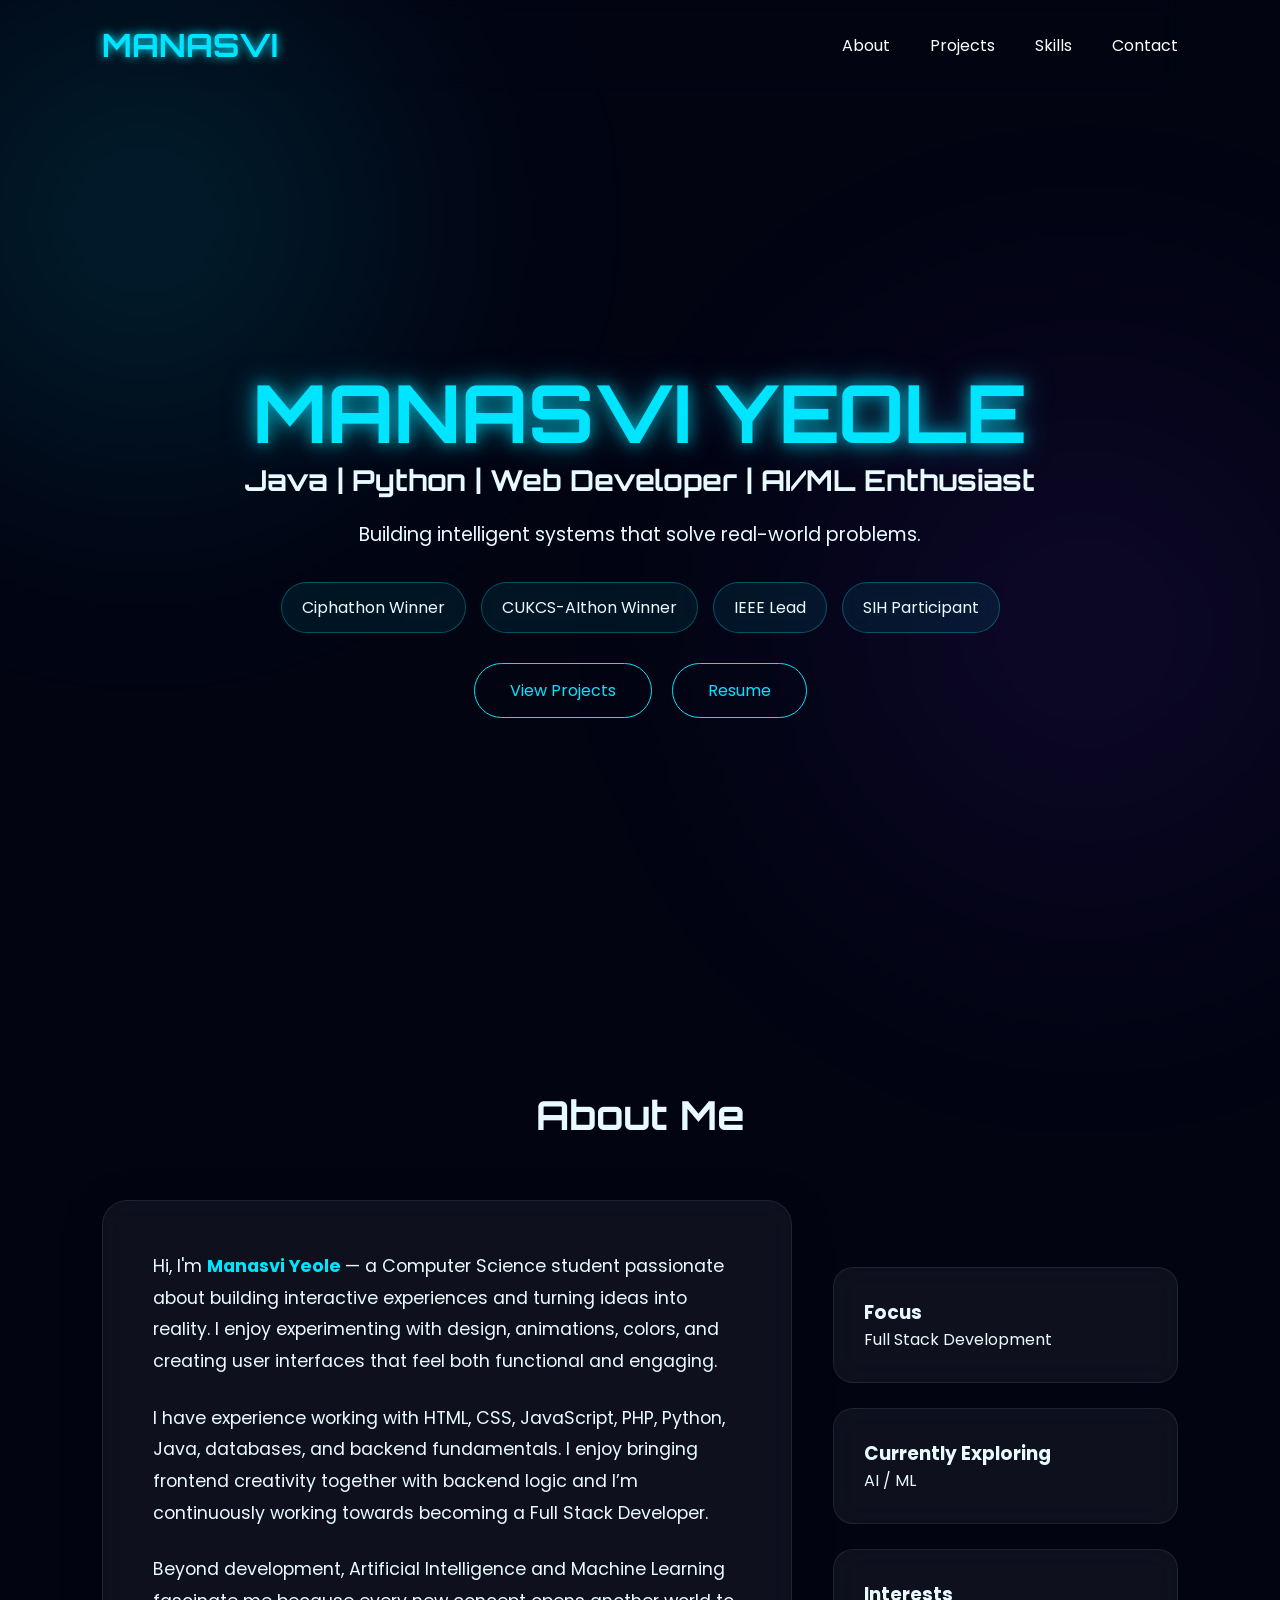
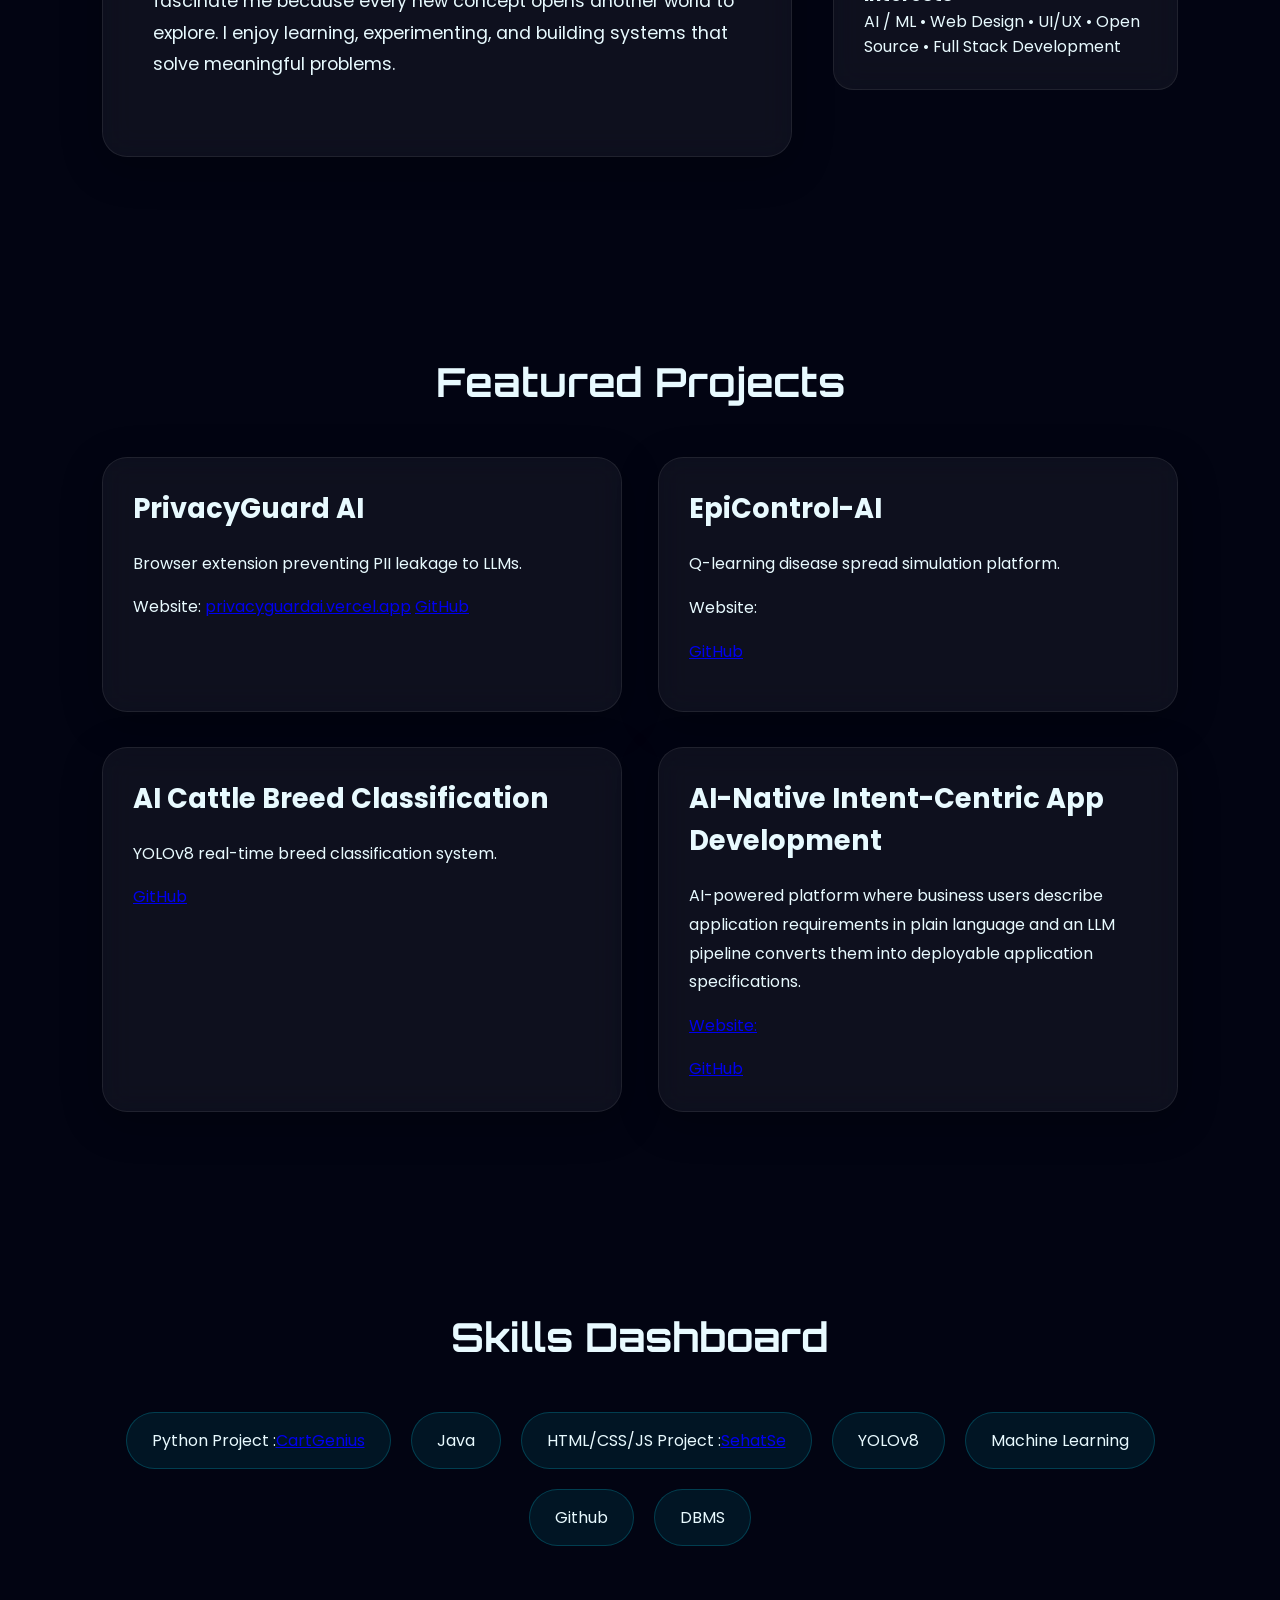
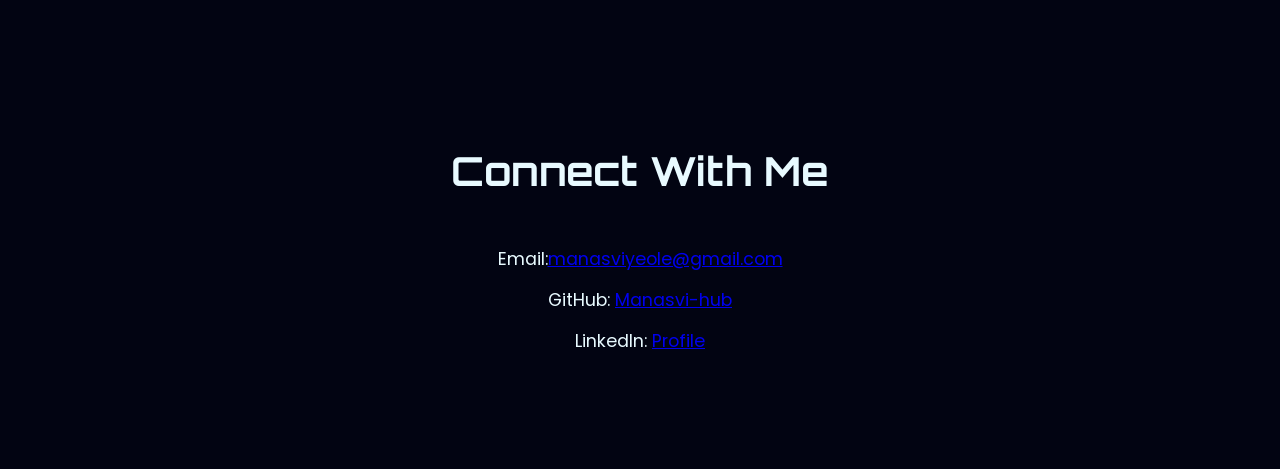
==== index.html @ e431d21c "Rename index2.html to index.html" ====
<!DOCTYPE html>
<html lang="en">

<head>
<meta charset="UTF-8">
<meta name="viewport"
content="width=device-width, initial-scale=1">

<title>Manasvi Yeole</title>

<link rel="stylesheet"
href="style.css">

</head>

<body>

<div class="cursor"></div>



<nav>

<h2 class="logo">
MANASVI
</h2>

<ul>

<li><a href="#about">About</a></li>

<li><a href="#projects">Projects</a></li>

<li><a href="#skills">Skills</a></li>

<li><a href="#contact">Contact</a></li>

</ul>

</nav>


<section class="hero">

<div class="hero-content">

<h1 class="title">

MANASVI YEOLE

</h1>
<canvas id="titleEffect"></canvas>
<h2>

Java |
Python |
Web Developer |
AI/ML Enthusiast

</h2>

<p>

Building intelligent systems that solve real-world problems.

</p>

<div class="achievement-row">

<span> Ciphathon Winner</span>

<span> CUKCS-AIthon Winner</span>

<span> IEEE Lead</span>

<span> SIH Participant</span>

</div>

<div class="buttons">



<a href="#projects" class="btn">

View Projects

</a>

<a href="resume.pdf" class="btn" target="_blank">

Resume

</a>

</div>

</div>

</section>

<section id="about">

<h2 class="section-title">
About Me
</h2>

<div class="about-container">

<div class="about-left">

<div class="card about-card">

<p>

Hi, I'm
<span class="highlight">

Manasvi Yeole

</span>

— a Computer Science student passionate about building interactive experiences and turning ideas into reality.

I enjoy experimenting with design, animations, colors, and creating user interfaces that feel both functional and engaging.

</p>

<p>

I have experience working with HTML, CSS, JavaScript, PHP, Python, Java, databases, and backend fundamentals. I enjoy bringing frontend creativity together with backend logic and I’m continuously working towards becoming a Full Stack Developer.

</p>

<p>

Beyond development, Artificial Intelligence and Machine Learning fascinate me because every new concept opens another world to explore. I enjoy learning, experimenting, and building systems that solve meaningful problems.

</p>

</div>

</div>


<div class="about-right">

<div class="mini-card">

<h3>Focus</h3>

<p>
Full Stack Development
</p>

</div>

<div class="mini-card">

<h3>Currently Exploring</h3>

<p>

AI / ML

</p>

</div>

<div class="mini-card">

<h3>Interests</h3>

<p>

AI / ML • Web Design • UI/UX • Open Source • Full Stack Development

</p>

</div>

</div>

</section>

<section id="projects">

<h2>

Featured Projects

</h2>

<div class="project-grid">

<div class="card">

<h3>

PrivacyGuard AI

</h3>

<p>

Browser extension preventing PII leakage to LLMs.

</p>


Website: <a href="https://privacyguardai.vercel.app">privacyguardai.vercel.app</a>



<a href="https://github.com/Manasvi-hub/PrivacyGuard-AI">GitHub</a>


</div>



<div class="card">

<h3>

EpiControl-AI

</h3>

<p>

Q-learning disease spread simulation platform.

</p>
<p>
Website: <a href="https://apicontrolai-dp946u14rtq.streamlit.app/"></a></p>
<p>
  <a href="https://github.com/Manasvi-hub/Epicontrol-AI">GitHub</a>
</p>

</a>

</div>



<div class="card">

<h3>

AI Cattle Breed Classification

</h3>

<p>

YOLOv8 real-time breed classification system.

</p>

<a href="https://github.com/Manasvi-hub/sih_2025.git">

GitHub

</a>

</div>

<div class="card">

<h3>

AI-Native Intent-Centric App Development

</h3>

<p>

AI-powered platform where business users describe application requirements in plain language and an LLM pipeline converts them into deployable application specifications.

</p>


<a href="#">

<p>
    Website: <a href="https://ai-native-app-development.vercel.app/"></a>
</p>
 <a href="https://github.com/Manasvi-hub/AI-Native-app-development-Intent-centric-">GitHub</a>

</a>

</div>

</div>

</section>



<section id="skills">

<h2>

Skills Dashboard

</h2>

<div class="skill-box">

<span>Python
Project :<a href="https://cartgenuis.vercel.app/">CartGenius</a></span>
<span>Java</span>
<span>HTML/CSS/JS
Project :<a href="https://manasvi-hub.github.io/SehatSe/">SehatSe</a></span>
<span>YOLOv8</span>
<span>Machine Learning</span>
<span>Github</span>
<span>DBMS</span>

</div>

</section>



<section id="contact">

<h2>

Connect With Me

</h2>

<p>

Email:<a href="mailto:manasviyeole@gmail.com">manasviyeole@gmail.com</a>

</p>

<p>

GitHub:
<a href="https://github.com/Manasvi-hub">

Manasvi-hub

</a>

</p>

<p>

LinkedIn:
<a href="https://www.linkedin.com/in/manasvi-yeole-890400314/">

Profile

</a>

</p>

</section>


<script>

document.addEventListener(

"mousemove",

(e)=>{

for(let i=0;i<2;i++){

const particle=

document.createElement(
"div"
);

particle.classList.add(
"particle"
);

particle.style.left=
e.clientX+"px";

particle.style.top=
e.clientY+"px";


const moveX=
(Math.random()-0.5)*100+"px";

const moveY=
(Math.random()-0.5)*100+"px";

particle.style.setProperty(
"--moveX",
moveX
);

particle.style.setProperty(
"--moveY",
moveY
);

document.body.appendChild(
particle
);


setTimeout(()=>{

particle.remove();

},800);

}

});


const titleCanvas=
document.getElementById("titleEffect");

const tctx=
titleCanvas.getContext("2d");

titleCanvas.width=1000;
titleCanvas.height=150;

let sparks=[];

const title=
document.querySelector(".title");


title.addEventListener(

"mousemove",

e=>{

const rect=
title.getBoundingClientRect();

const x=
e.clientX-
rect.left;

const y=
e.clientY-
rect.top;


for(let i=0;i<5;i++){

sparks.push({

x:x,

y:y,

vx:
(Math.random()-.5)*8,

vy:
(Math.random()-.5)*8,

size:
Math.random()*4+1

});

}

});



function animate(){

tctx.clearRect(

0,
0,
titleCanvas.width,
titleCanvas.height

);

sparks.forEach(

(s,index)=>{

s.x+=s.vx;

s.y+=s.vy;

s.size*=0.96;


tctx.beginPath();

tctx.arc(

s.x,
s.y,
s.size,
0,
Math.PI*2

);

tctx.fillStyle=
"#00e5ff";



tctx.fill();


if(s.size<0.4){

sparks.splice(index,1);

}

}

);


requestAnimationFrame(
animate
);

}

animate();
</script>

</body>
</html>
---- style.css ----
@import url('https://fonts.googleapis.com/css2?family=Orbitron:wght@400;500;700&family=Poppins:wght@300;400;500&display=swap');

:root{

--bg:#020412;
--cyan:#00e5ff;
--cyan-light:#6ef3ff;
--card:rgba(0,229,255,.08);
--text:#e8faff;

}


/* RESET */

*{
margin:0;
padding:0;
box-sizing:border-box;
}

body{

font-family:Poppins,sans-serif;
background:var(--bg);
color:var(--text);

overflow-x:hidden;

padding:0 8%;

}


/* GRID BACKGROUND */

body::before{

content:"";

position:fixed;
inset:0;

background:

linear-gradient(
rgba(0,229,255,.05) 1px,
transparent 1px),

linear-gradient(
90deg,
rgba(0,229,255,.05) 1px,
transparent 1px);

background-size:40px 40px;

z-index:-2;

}



/* NAVBAR */

nav{

display:flex;
justify-content:space-between;
align-items:center;

padding:25px 0;

position:sticky;
top:0;

backdrop-filter:blur(10px);

z-index:100;

}

.logo{

font-family:Orbitron;
font-size:2rem;

color:var(--cyan);

text-shadow:

0 0 10px var(--cyan);

}

nav ul{

display:flex;
gap:40px;

list-style:none;

}

nav a{

text-decoration:none;

color:white;

transition:.4s;

}

nav a:hover{

color:var(--cyan);

}



/* HERO */

.hero{

min-height:100vh;

display:flex;
justify-content:center;
align-items:center;

text-align:center;

}

.hero-content{

max-width:900px;

}

.title{

font-family:Orbitron;

font-size:5rem;

color:#00e5ff;

display:inline-block;

position:relative;

text-shadow:

0 0 15px rgba(0,229,255,.6),
0 0 30px rgba(0,229,255,.5);

cursor:default;
}

.hero-content{

position:relative;

}

.hero-content{

position:relative;

}

#titleEffect{

position:absolute;

top:0;

left:50%;

transform:
translateX(-50%);

width:1000px;

height:150px;

pointer-events:none;

z-index:3;

opacity:.9;

}

.hero h2{

font-size:1.8rem;

margin-bottom:20px;

}

.hero p{

font-size:1.2rem;

line-height:1.8;

margin-bottom:30px;

}



/* ACHIEVEMENT TAGS */

.achievement-row{

display:flex;

justify-content:center;

flex-wrap:wrap;

gap:15px;

margin-top:30px;

}

.achievement-row span{

padding:12px 20px;

background:var(--card);

border-radius:40px;

border:

1px solid rgba(0,229,255,.3);

backdrop-filter:blur(10px);

}



/* BUTTONS */

.buttons{

margin-top:30px;

display:flex;

justify-content:center;

gap:20px;

}

.btn{

padding:14px 35px;

border-radius:30px;

border:1px solid var(--cyan);

text-decoration:none;

color:var(--cyan);

transition:.5s;

}

.btn:hover{

background:var(--cyan);

color:black;

box-shadow:

0 0 30px var(--cyan);

}



/* SECTION */

section{

padding:100px 0;

}

section h2{

font-family:Orbitron;

font-size:2.5rem;

margin-bottom:50px;

text-align:center;

}



/* PROJECT GRID */

.project-grid{

display:grid;

grid-template-columns:
repeat(auto-fit,minmax(350px,1fr));

gap:35px;

}

.card{

background:var(--card);

padding:30px;

border-radius:25px;

backdrop-filter:blur(15px);

border:

1px solid rgba(0,229,255,.2);

transition:.5s;

}

.card:hover{

transform:

translateY(-15px);

box-shadow:

0 0 40px rgba(0,229,255,.4);

}

.card h3{

margin-bottom:20px;

font-size:1.7rem;

}

.card p{

line-height:1.8;

margin-bottom:15px;

}



/* SKILLS */

.skill-box{

display:flex;

justify-content:center;

flex-wrap:wrap;

gap:20px;

}

.skill-box span{

padding:15px 25px;

background:var(--card);

border-radius:30px;

border:

1px solid rgba(0,229,255,.2);

transition:.5s;

}

.skill-box span:hover{

transform:scale(1.1);

background:rgba(0,229,255,.2);

}



/* CONTACT */

#contact{

text-align:center;

}

#contact p{

margin:15px;

font-size:1.1rem;

}



/* CURSOR MAGIC */

.cursor{

position:fixed;

width:250px;
height:250px;

border-radius:50%;

background:

radial-gradient(

circle,

rgba(0,229,255,.15),

transparent 70%

);

pointer-events:none;

transform:

translate(-50%,-50%);

mix-blend-mode:screen;

}

/* ====================
LIQUID AURORA BACKGROUND
==================== */

body{

position:relative;
overflow-x:hidden;

}


/* Aurora Layer 1 */

body::before{

content:"";

position:fixed;

top:-20%;
left:-20%;

width:800px;
height:800px;

background:

radial-gradient(
circle,
rgba(0,229,255,.15),
transparent 65%
);

filter:blur(100px);

animation:aurora1 18s infinite alternate ease-in-out;

z-index:-10;

}


/* Aurora Layer 2 */

body::after{

content:"";

position:fixed;

bottom:-20%;
right:-20%;

width:900px;
height:900px;

background:

radial-gradient(
circle,
rgba(123,47,247,.12),
transparent 65%
);

filter:blur(100px);

animation:aurora2 20s infinite alternate ease-in-out;

z-index:-10;

}


@keyframes aurora1{

0%{

transform:
translate(-100px,-50px);

}

100%{

transform:
translate(300px,150px);

}

}


@keyframes aurora2{

0%{

transform:
translate(100px,50px);

}

100%{

transform:
translate(-250px,-150px);

}

}



/* ====================
CURSOR WAVE
==================== */

.cursor{

position:fixed;

width:250px;
height:250px;

border-radius:50%;

pointer-events:none;

background:

radial-gradient(

circle,

rgba(0,229,255,.10),

transparent 70%

);

transform:

translate(-50%,-50%);

filter:blur(35px);

mix-blend-mode:screen;

opacity:0;

transition:

opacity .3s,
transform .1s;

z-index:-1;

}


body:hover .cursor{

opacity:1;

}



/* ====================
GLASS CARDS IMPROVEMENT
==================== */

.card{

background:rgba(255,255,255,.05);

padding:30px;

border-radius:25px;

backdrop-filter:blur(15px);

border:
1px solid rgba(255,255,255,.08);

box-shadow:
0 10px 40px rgba(0,0,0,.25);

transition:
transform .15s ease,
box-shadow .4s ease;

transform-style:
preserve-3d;

will-change:
transform;

}


.card:hover{

transform:
translateY(-8px);

box-shadow:

0 15px 45px rgba(0,229,255,.2);

}

/* ===== MAGIC PARTICLES ===== */

.particle{

position:fixed;

width:8px;
height:8px;

border-radius:50%;

pointer-events:none;

background:#00e5ff;

box-shadow:

0 0 10px #00e5ff,
0 0 20px #00e5ff;

z-index:9999;

animation:particleFade .8s linear forwards;

}


@keyframes particleFade{

0%{

opacity:1;

transform:
translate(0,0)
scale(1);

}

100%{

opacity:0;

transform:
translate(

var(--moveX),

var(--moveY)

)

scale(0);

}

}

/* ======================
ABOUT SECTION
====================== */

.about-container{

display:grid;

grid-template-columns:

2fr 1fr;

gap:40px;

align-items:center;

margin-top:60px;

}


.about-card{

padding:50px;

line-height:2;

font-size:1.1rem;

}


.about-card p{

margin-bottom:25px;

}


.about-right{

display:flex;

flex-direction:column;

gap:25px;

}


.mini-card{

padding:30px;

background:

rgba(255,255,255,.05);

border-radius:20px;

border:

1px solid rgba(255,255,255,.08);

backdrop-filter:blur(15px);

transition:.4s;

}


.mini-card:hover{

transform:

translateY(-8px);

box-shadow:

0 0 25px rgba(0,229,255,.2);

}


.highlight{

color:var(--cyan);

font-weight:bold;

}


/* MOBILE */

@media(max-width:900px){

.about-container{

grid-template-columns:1fr;

}

}
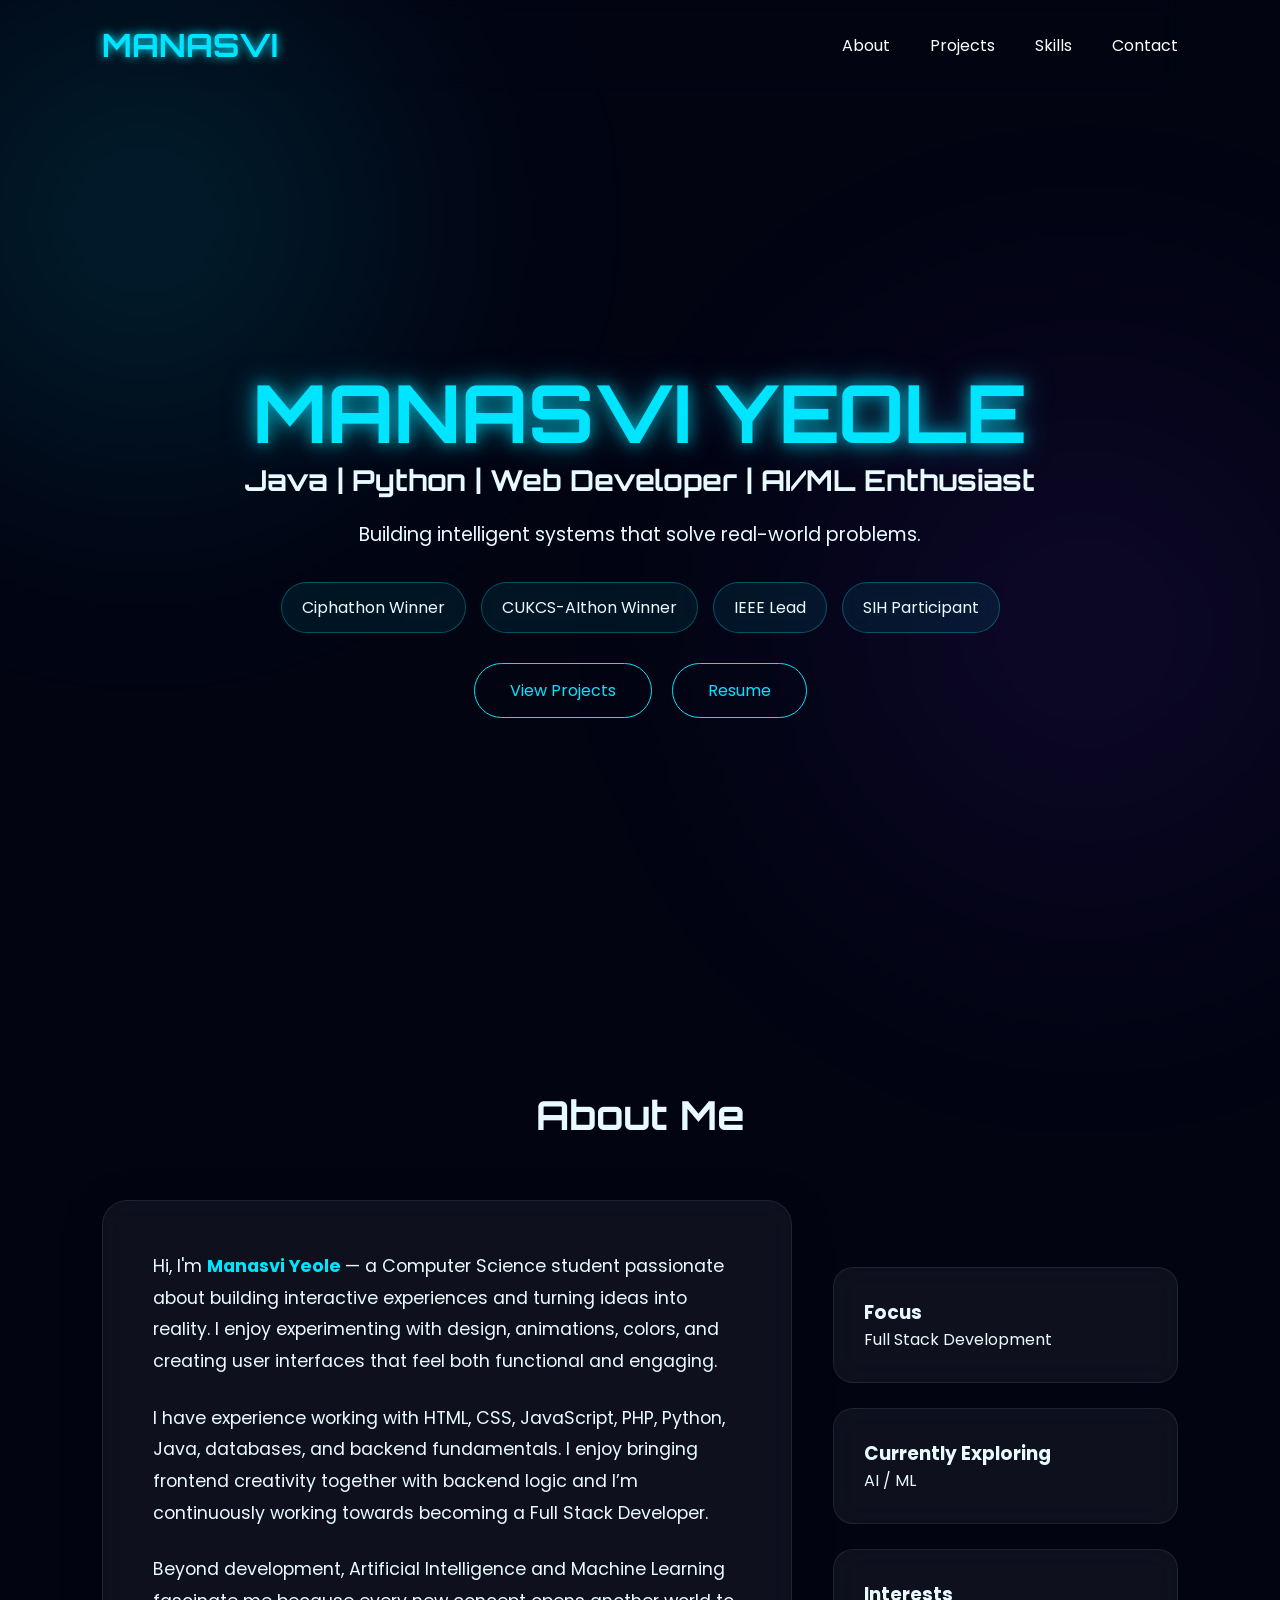
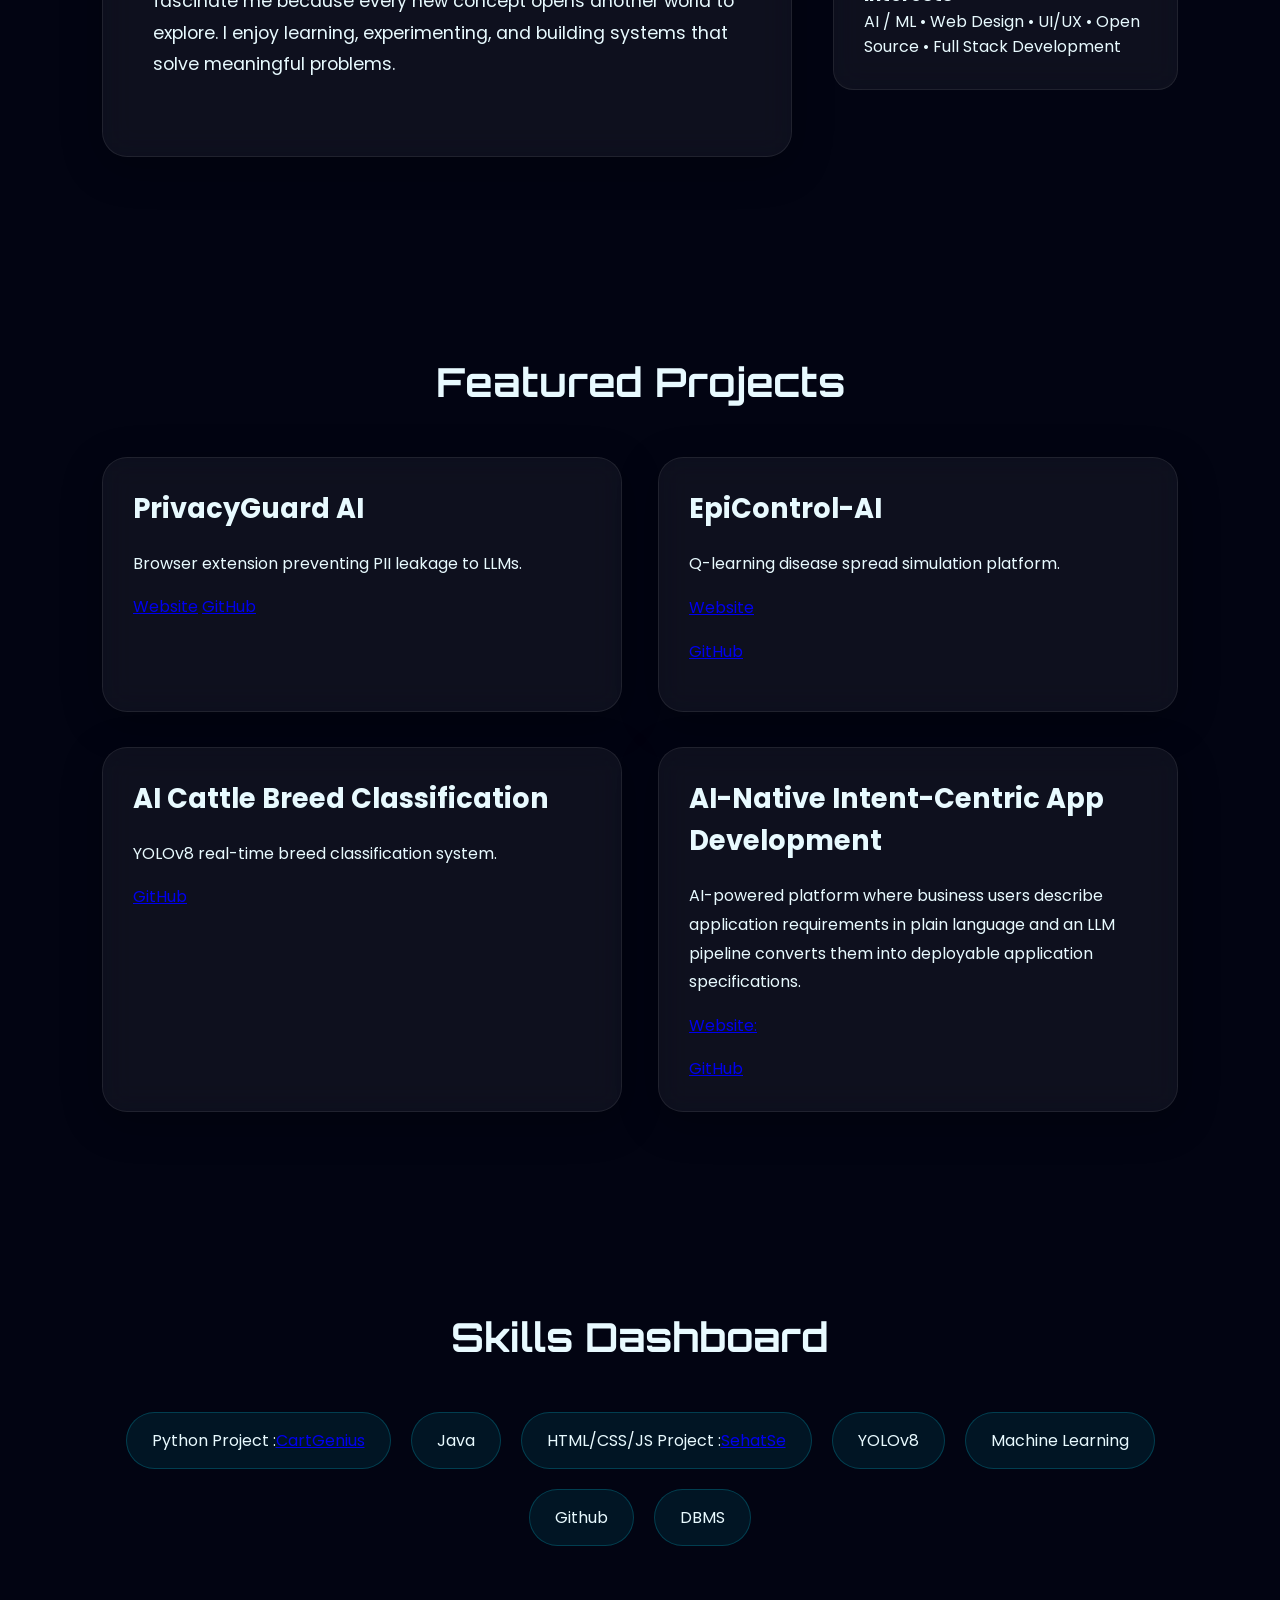
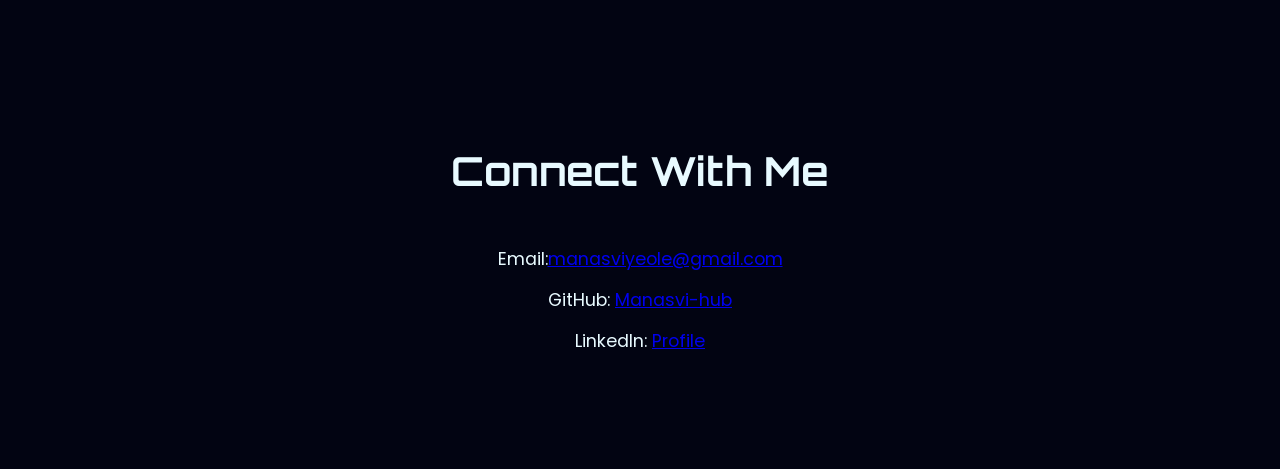
==== commit 06cb1d36: "Update website links for clarity" ====
--- a/index.html
+++ b/index.html
@@ -87,7 +87,7 @@
 
 </a>
 
-<a href="resume.pdf" class="btn" target="_blank">
+<a href="Manasvi_Yeole_Resume.pdf" class="btn" target="_blank">
 
 Resume
 
@@ -208,7 +208,7 @@
 </p>
 
 
-Website: <a href="https://privacyguardai.vercel.app">privacyguardai.vercel.app</a>
+ <a href="https://privacyguardai.vercel.app">Website</a>
 
 
 
@@ -233,7 +233,7 @@
 
 </p>
 <p>
-Website: <a href="https://apicontrolai-dp946u14rtq.streamlit.app/"></a></p>
+ <a href="https://apicontrolai-dp946u14rtq.streamlit.app/">Website</a></p>
 <p>
   <a href="https://github.com/Manasvi-hub/Epicontrol-AI">GitHub</a>
 </p>
--- a/style.css
+++ b/style.css
@@ -841,4 +841,54 @@
 
 }
 
-
+/* =====================
+RESPONSIVE DESIGN
+===================== */
+
+@media (max-width: 768px) {
+
+body{
+padding:0 20px;
+}
+
+.title{
+font-size:clamp(2.5rem,10vw,4rem);
+line-height:1.1;
+}
+
+.hero h2{
+font-size:1.2rem;
+}
+
+.hero p{
+font-size:1rem;
+}
+
+nav{
+flex-direction:column;
+gap:20px;
+}
+
+nav ul{
+flex-wrap:wrap;
+justify-content:center;
+gap:15px;
+}
+
+.buttons{
+flex-direction:column;
+align-items:center;
+}
+
+.project-grid{
+grid-template-columns:1fr;
+}
+
+#titleEffect{
+width:100%;
+max-width:100%;
+height:120px;
+}
+
+}
+
